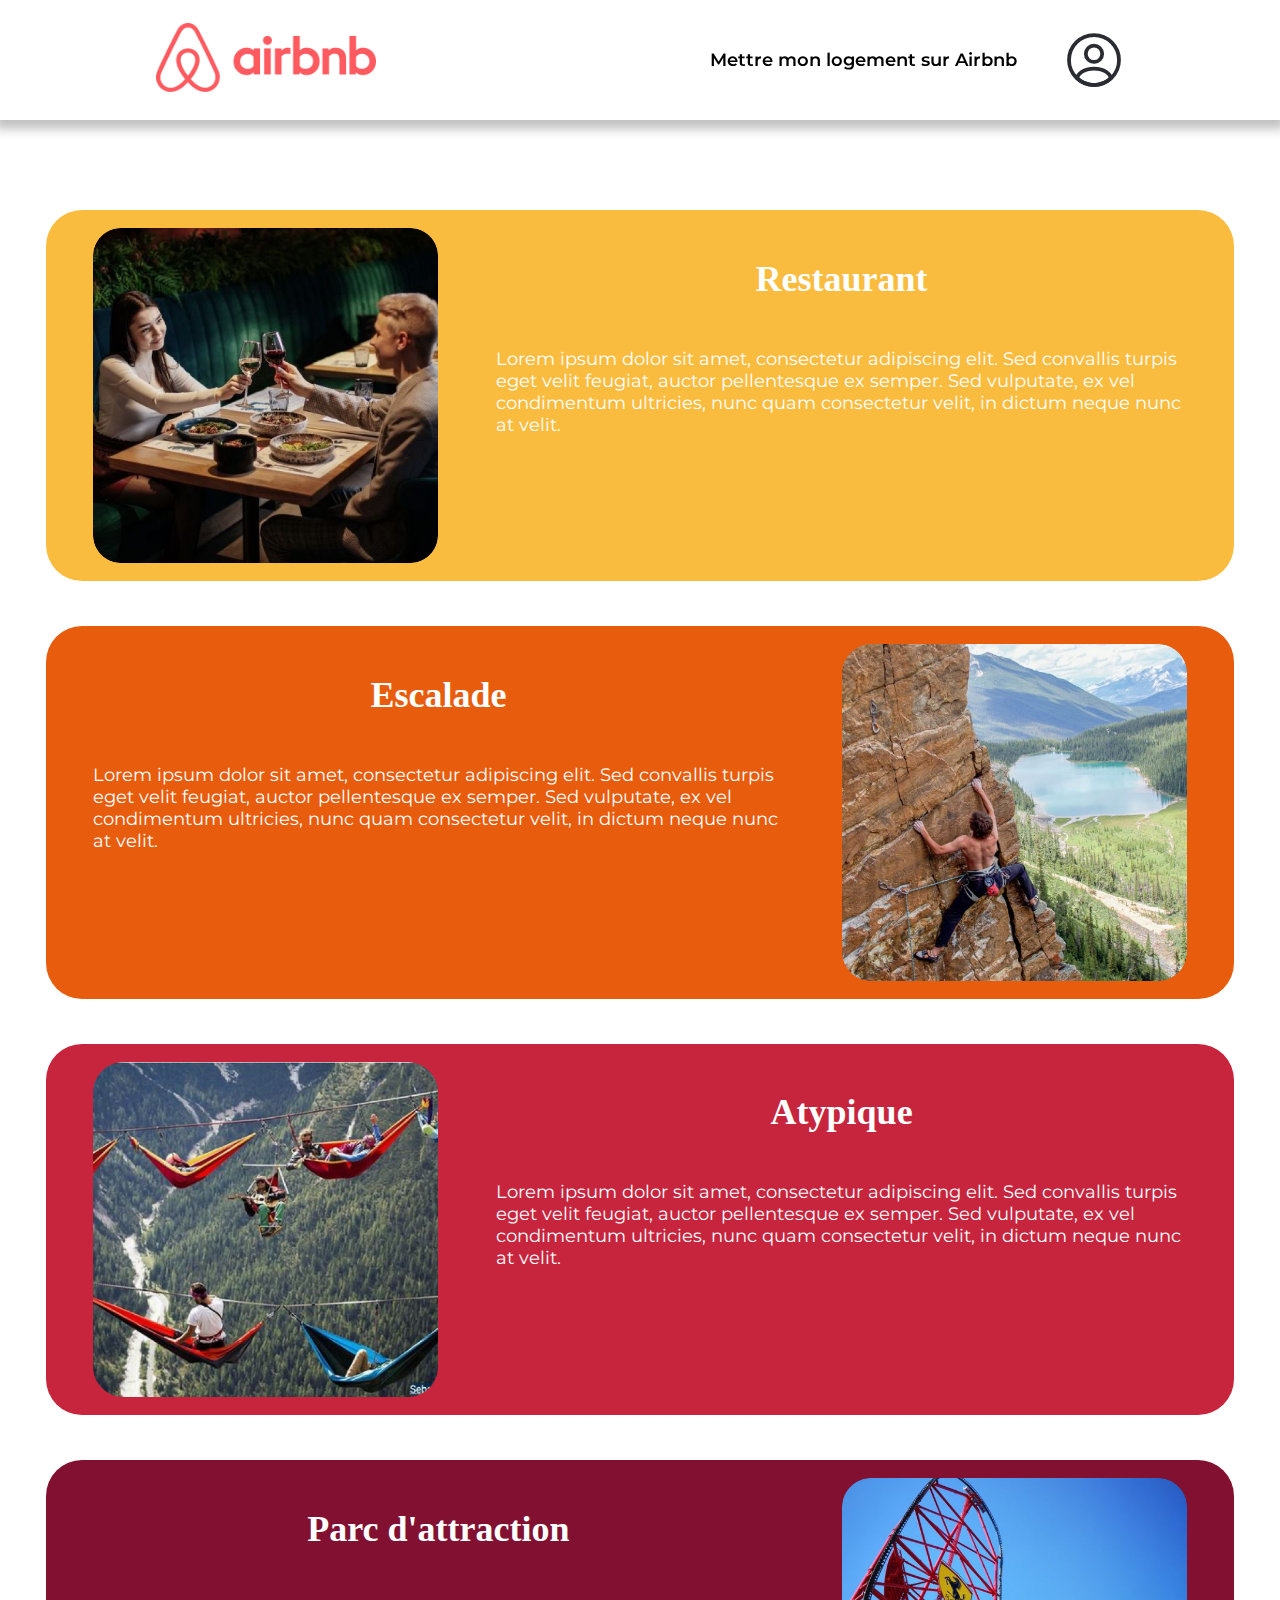
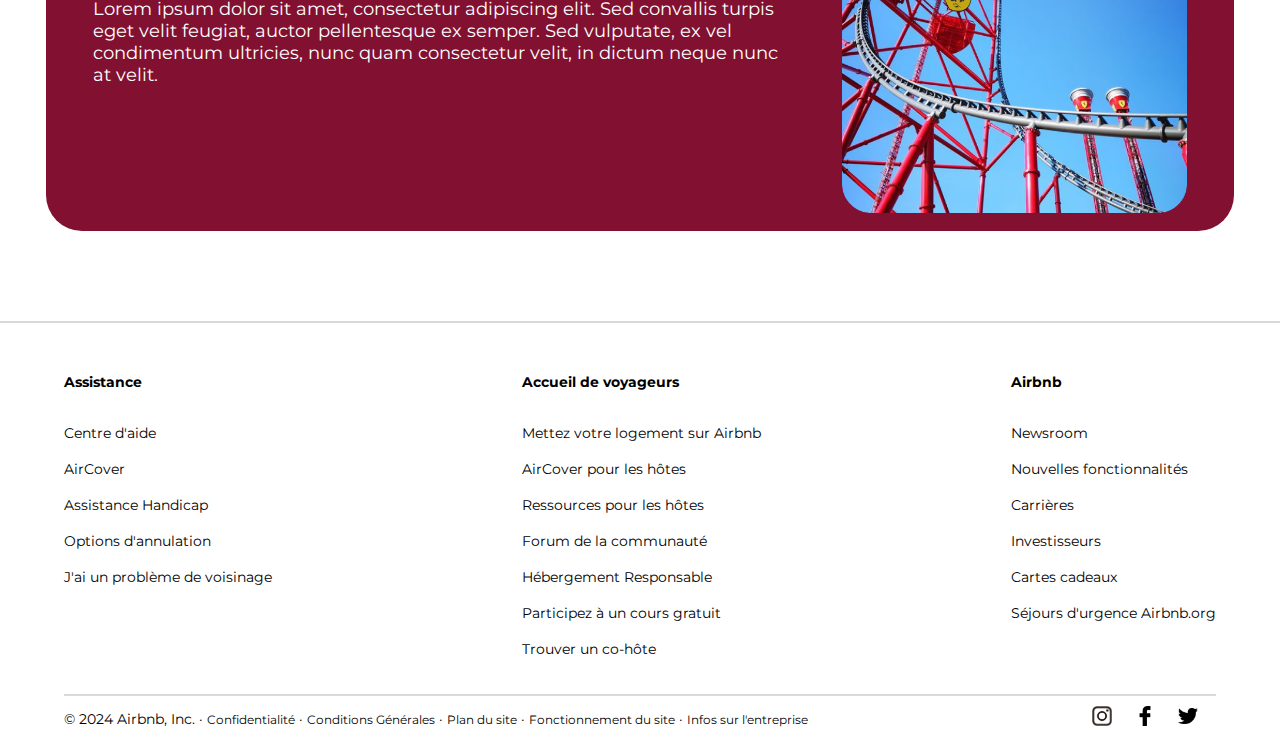
==== experiences.html @ aa8150b4 "Presque fini" ====
<!DOCTYPE html>
<html lang="fr">

<head>
    <meta charset="UTF-8">
    <meta name="viewport" content="width=device-width, initial-scale=1.0">
    <link rel="preconnect" href="https://fonts.googleapis.com">
    <link rel="preconnect" href="https://fonts.gstatic.com" crossorigin>
    <link href="https://fonts.googleapis.com/css2?family=Montserrat:ital,wght@0,100..900;1,100..900&display=swap" rel="stylesheet">
    <link rel="stylesheet" href="styles/style.css">
    <link rel="stylesheet" href="styles/experiences.css">
    <link rel="icon" href="ressources/img/" type="image/x-icon">
    <title>Airbnb - Expériences</title>
</head>

<body>
    
    
    <header>
        <a href="index.html"><img class="logo-header reveal-1" src="ressources/img/Airbnb_Logo_Bélo.svg.png" alt="Notre logo - Revenir à l'accueil"></a>
        <div class="profil-header reveal-2">
            <a class="btn-header" href="#">Mettre mon logement sur Airbnb</a>
            <div class="div-profil-img">
                <img class="profil-img" src="ressources/img/profile-circle.svg" alt="Photo de profil">
                <div class="popup-profil-pic none">
                    <div id="popupContent">
                        <a href="#" class="popup-link">Connexion</a>
                        <a href="#" class="popup-link">Inscription</a>
                        <a href="#" class="popup-link">Cartes Cadeaux</a>
                        <a href="#" class="popup-link">Mettre mon logement sur Airbnb</a>
                        <a href="#" class="popup-link">Créer une expérience</a>
                        <a href="#" class="popup-link">Centre d'aide</a>
                    </div>
                </div>
            </div>
        </div>
    </header>

    <main>

        <a class="experience-div bg-y reveal-3" href="#">
            <img class="experience-img" src="ressources/img/image 9.png" alt="">
            <div class="experience-div-content">
                <h2 class="experience-title">Restaurant</h2>
                <p class="experience-description">
                    Lorem ipsum dolor sit amet, consectetur adipiscing elit. Sed convallis turpis eget velit feugiat, auctor pellentesque ex semper. Sed vulputate, ex vel condimentum ultricies, nunc quam consectetur velit, in dictum neque nunc at velit.
                </p>
            </div>
        </a>
        <a class="experience-div bg-o reveal-4" href="#">
            <img class="experience-img" src="ressources/img/image 10.png" alt="">
            <div class="experience-div-content">
                <h2 class="experience-title">Escalade</h2>
                <p class="experience-description">
                    Lorem ipsum dolor sit amet, consectetur adipiscing elit. Sed convallis turpis eget velit feugiat, auctor pellentesque ex semper. Sed vulputate, ex vel condimentum ultricies, nunc quam consectetur velit, in dictum neque nunc at velit.
                </p>
            </div>
        </a>
        <a class="experience-div bg-r reveal-5" href="#">
            <img class="experience-img" src="ressources/img/image 11.png" alt="">
            <div class="experience-div-content">
                <h2 class="experience-title">Atypique</h2>
                <p class="experience-description">
                    Lorem ipsum dolor sit amet, consectetur adipiscing elit. Sed convallis turpis eget velit feugiat, auctor pellentesque ex semper. Sed vulputate, ex vel condimentum ultricies, nunc quam consectetur velit, in dictum neque nunc at velit.
                </p>
            </div>
        </a>
        <a class="experience-div bg-p reveal-6" href="#">
            <img class="experience-img" src="ressources/img/image 12.png" alt="">
            <div class="experience-div-content">
                <h2 class="experience-title">Parc d'attraction</h2>
                <p class="experience-description">
                    Lorem ipsum dolor sit amet, consectetur adipiscing elit. Sed convallis turpis eget velit feugiat, auctor pellentesque ex semper. Sed vulputate, ex vel condimentum ultricies, nunc quam consectetur velit, in dictum neque nunc at velit.
                </p>
            </div>
        </a>

    </main>

    <footer>
        <div class="footer-top">
            <div class="footer-top-div">
                <h3 class="footer-title">Assistance</h3>
                <a href="" class="footer-link">Centre d'aide</a>
                <a href="" class="footer-link">AirCover</a>
                <a href="" class="footer-link">Assistance Handicap</a>
                <a href="" class="footer-link">Options d'annulation</a>
                <a href="" class="footer-link">J'ai un problème de voisinage</a>
            </div>
            <div class="footer-top-div">
                <h3 class="footer-title">Accueil de voyageurs</h3>
                <a href="" class="footer-link">Mettez votre logement sur Airbnb</a>
                <a href="" class="footer-link">AirCover pour les hôtes</a>
                <a href="" class="footer-link">Ressources pour les hôtes</a>
                <a href="" class="footer-link">Forum de la communauté</a>
                <a href="" class="footer-link">Hébergement Responsable</a>
                <a href="" class="footer-link">Participez à un cours gratuit</a>
                <a href="" class="footer-link">Trouver un co-hôte</a>
            </div>
            <div class="footer-top-div">
                <h3 class="footer-title">Airbnb</h3>
                <a href="" class="footer-link">Newsroom</a>
                <a href="" class="footer-link">Nouvelles fonctionnalités</a>
                <a href="" class="footer-link">Carrières</a>
                <a href="" class="footer-link">Investisseurs</a>
                <a href="" class="footer-link">Cartes cadeaux</a>
                <a href="" class="footer-link">Séjours d'urgence Airbnb.org</a>
            </div>
        </div>
        <div class="footer-bottom">
            <div class="footer-bottom-left">
                <p class="footer-link">© 2024 Airbnb, Inc. · <a class="footer-link" href="">Confidentialité</a> · <a class="footer-link" href="">Conditions Générales</a> · <a class="footer-link" href="">Plan du site</a> · <a class="footer-link" href="">Fonctionnement du site</a> · <a class="footer-link" href="">Infos sur l'entreprise</a></p>
            </div>
            <div class="footer-bottom-right">
                <a href="" class="footer-social-link"><img class="footer-social-link-img" src="ressources/img/instagram.png" alt="Voir notre Instagram"></a>
                <a href="" class="footer-social-link"><img class="footer-social-link-img" src="ressources/img/facebook.png" alt="Voir notre Facebook"></a>
                <a href="" class="footer-social-link"><img class="footer-social-link-img" src="ressources/img/twitter.png" alt="Voir notre Twitter"></a>
            </div>
        </div>
    </footer>
    
    <div class="explication-site none">
        <div class="expliaction-div">
            <button class="explication-btn" onclick="toggleExplication()">Fermer ╳ </button>
            <h1>Bienvenue sur nos propositions !</h1>
            <p>Vous découvrirez sur ce site les pages que nous proposerions pour améliorer le site d'AirBnB (plus particulièrement la Page d'accueil)</p>
            <p class="littleText">Pressez la touche <u>Entrer</u> pour découvrir ce menu ou que vous soyez sur le site</p><hr>
            <div class="row">
                <a class="explication-lien" href="index.html">Page d'accueil</a>
                <a class="explication-lien" href="logements.html">Logements</a>
                <a class="explication-lien" href="evenements.html">Évènements</a>
            </div>   
            
        </div>
    </div>
    <script src="app.js" defer></script>
</body>

</html>
---- styles/style.css ----
/** Police **/

@font-face {
    font-family: 'Cocon';
    src: url('../ressources/font/CoconRegularFont.otf') format('otf'),
         url('../ressources/font/CoconRegularFont.otf') format('otf');
}


/** Explication site **/

.explication-site{
    z-index:1000;
    overflow: hidden;
    width: 100dvw;
    height: 100dvh;
    display: flex;
    flex-direction: row;
    justify-content: center;
    align-items: center;
    background-color: #000000a1;
}

.expliaction-div{
    display: flex;
    flex-direction: column;
    justify-content: center;
    align-items: center;
    width: 50%;
    padding: 2em;
    border-radius: 10px;
    text-align: center;
    background-color: red;
}

.explication-lien{
    color: #fff;
    font-weight: bold;
    text-decoration: none;
    transition: color 0.3s ease;
}

.explication-btn{
    align-self: flex-end;
    background-color: #00000000;
    box-shadow: none;
    border: none;
    font-size: 20px;
    cursor: pointer;
}

.none{
    display: none;
}

/** Style récurrents **/

body {
    width: 100%;
    box-sizing: border-box;
    margin: 0;
    padding: 0;
    color: #000;
    list-style-type: none;
    text-decoration: none;
    font-family: 'Montserrat', sans-serif;
    font-size: 18px;
}

a{
    color:#000;
    text-decoration: none;
}

.text{
    font-weight: bold;
}

.littleText{
    font-size: 14px;
    margin-top: 10px;
}

.row{
    display: flex;
    flex-direction: row;
    justify-content: space-around;
    align-items: center;
}

.column{
    display: flex;
    flex-direction: column;
    align-items: center;
    justify-content: center;
}


/** Header **/

header{
    position: sticky;
    top:0;
    width: 100%;
    height: 120px;
    background-color: #fff;
    display: flex;
    flex-direction: row;
    justify-content: space-around;
    align-items: center;
    box-shadow: 0px 4px 10px 5px #00000040;
}

.logo-header{
    width: 220px;
}

.profil-header{
    display: flex;
    justify-content: flex-start;
    align-items: center;
    gap: 2vw;
}

.div-profil-img{
    display: flex;
    flex-direction: column;
    justify-content: flex-start;
    align-items: flex-end;
}

.profil-img{
    width: 60px;
    height: 60px;
    position: relative;
    cursor: pointer;
}

#popupContent{
    position: absolute;
    background-color: #fff;
    border-radius: 10px;
    box-shadow: 0px 4px 10px 5px #00000040;
    transform: translate(-100%, 10%);
    width: 350px;
    display: flex;
    flex-direction: column;
    justify-content: center;
    align-items: flex-start;
}

.popup-link{
    color: #4f4f4f;
    font-weight: 600;
    text-decoration: none;
    padding: 0.9em 0.7em;
    width: 100%;
}

.popup-link:hover{
    text-decoration: underline;
}

.btn-header{
    font-weight: 600;
    border-radius: 500px;
    padding: 0.9em 1.2em;
    transition: 0.1s ease-in-out;
}

.btn-header:hover{
    background-color: #c8c8c846;
}

/** Animation Reveal **/

[class*='reveal-']{
    opacity: 0;
}

.reveal-visible{
    opacity: 1;
    transition: all 0.5s ease-in-out;
}

.reveal-2{
    transition-delay: .15s;
}

.reveal-3{
    transition-delay: .3s;
}

.reveal-4{
    transition-delay: .45s;
}

.reveal-5{
    transition-delay: .6s;
}

.reveal-6{
    transition-delay: .75s;
}
/** Hero **/

.hero{
    background-image: linear-gradient(#070707a2, #070707a2), url('../ressources/img/pexels-expect-best-79873-323780.jpg');
    background-size: cover;
    background-position: center;
    height: calc(100dvh - 120px);
    display: flex;
    flex-direction: column;
    justify-content: flex-start;
    gap: 6em;
    align-items: center;
}

.hero-title{
    color: #fabc3f;
    font-size: 4.5em;
    font-weight: bold;
    text-align: center;
    font-family: 'Cocon';
}

.hero-btns{
    width: 100%;
    display: flex;
    justify-content: space-around;
}

.hero-btn{
    font-size: 20px;
    text-align: center;
    background-color: #C7253E;
    border-radius: 500px;
    color: #fff;
    font-weight: 600;
    padding: 1em 2em;
    border-radius: 50px;
    box-shadow: 0 4px 10px 5px #00000040;
}

.hero-search{
    background-color: #fff;
    height:100px;
    border-radius: 500px;
    border: 3px solid #d9d9d9;
    width: 80dvw;
    display: flex;
    justify-content: space-between;
    align-items: center;
}

.hero-search-left{
    margin-left: 3%;
    width: 80%;
    display: flex;
    align-items: center;
    justify-content: space-between;
}

.hero-submit{
    background-color: #C7253E;
    color: #fff;
    border-radius: 50px;
    padding: 1em 2em;
    font-weight: 600;
    border: none;
    height: 100px;
    cursor: pointer;
}

.hero-div{
    display: flex;
    flex-direction: column;
    justify-content: center;
    align-items: flex-start;
}

.hero-input{
    color: grey;
    padding: 1em 0;
    border: none;
    background-color: #00000000;
}

input[type='number']{
    width: 100%;
}
.hero-input:focus{
    outline: none;
}


/** Footer **/

footer{
    display: flex;
    flex-direction: column;
    align-items: center;
    width: 100%;
    border-top: 2px solid #d9d9d9;
}

.footer-bottom{
    width: 90%;
    border-top: 2px solid #d9d9d9;
    display: flex;
    flex-direction: row;
    justify-content: space-between;
    align-items: center;
}

.footer-top{
    width: 90%;
    display: flex;
    justify-content: space-between;
    align-items: flex-start;
    gap: 2em;
    padding: 2em 0;
}

.footer-top-div{
    display: flex;
    flex-direction: column;
    justify-content: center;
    align-items: flex-start;
    gap: 1em;
}

.footer-title{
    font-size: 0.8em;
    font-weight: 700;
    color: #000;
}

.footer-link{
    font-size:0.8em;
    text-decoration: none;
}

.footer-link:hover{
    text-decoration:underline ;
}

.footer-social-link-img{
    width: 20px;
    height: 20px;
    margin-right: 1em;
}

@media (max-width: 767px) {

    /** Header **/

    #popupContent{
        position: absolute;
        left: 50%;
        transform: translateX(-50%);
        background-color: #fff;
        width: 90%;
    }
    
    
    .btn-header{
        display:none;
    }


    /** Footer **/

    footer{
        display: flex;
        flex-direction: column;
        align-items: center;
        width: 100%;
        border-top: 2px solid #d9d9d9;
    }

    .footer-bottom{
        width: 90%;
        padding: 1em;
        flex-direction: column-reverse;
        justify-content: space-between;
        align-items: center;
    }

    .footer-top{
        width: 90%;
        display: flex;
        justify-content: space-around;
        align-items: flex-start;
        gap: 1em;
        padding: 2em 0;
    }


}
---- styles/experiences.css ----
.bg-y{
    background-color: #fabc3f;
}
.bg-o{
    background-color: #e85c0d;
}
.bg-r{
    background-color: #c7253e;
}
.bg-p{
    background-color: #821131;
}

main{
    margin: 10vh 0;
    display: flex;
    flex-direction: column;
    justify-content: center;
    align-self: center;
    gap: 5vh;
}

.experience-div{
    width: 90%;
    margin: auto;
    display: flex;
    flex-direction: row;
    justify-content: space-around;
    align-items: flex-start;
    padding: 1em;
    border-radius: 2em;
    cursor: pointer;
}

.experience-div:nth-of-type(even){
    flex-direction: row-reverse;
}

.experience-img{
    border-radius: 1.5em;
    width: 30%;
    object-fit: cover;
}

.experience-div-content{
    width: 60%;
    display: flex;
    flex-direction: column;
    justify-content: center;
    align-items: center;
    color: #fff;
}

.experience-title{
    font-size: 2em;
    font-family: 'Cocon';
}

@media (max-width: 768px) {
    main{
        margin: 5vh 0;
        display: flex;
        flex-direction: column;
        justify-content: center;
        align-self: center;
        gap: 5vh;
    }
    
    .experience-div{
        width: 80%;
        margin: auto;
        display: flex;
        flex-direction: column;
        justify-content: space-around;
        align-items: center;
        padding: 0.5em;
        border-radius: 2em;
        cursor: pointer;
    }
    
    .experience-div:nth-of-type(even){
        flex-direction: column;
    }
    
    .experience-img{
        border-radius: 1.5em;
        width: 100%;
        object-fit: cover;
    }
    
    .experience-div-content{
        width: 90%;
        display: flex;
        flex-direction: column;
        justify-content: center;
        align-items: center;
        color: #fff;
    }
    
    .experience-title{
        font-size: 2em;
        font-family: 'Cocon';
    }
}
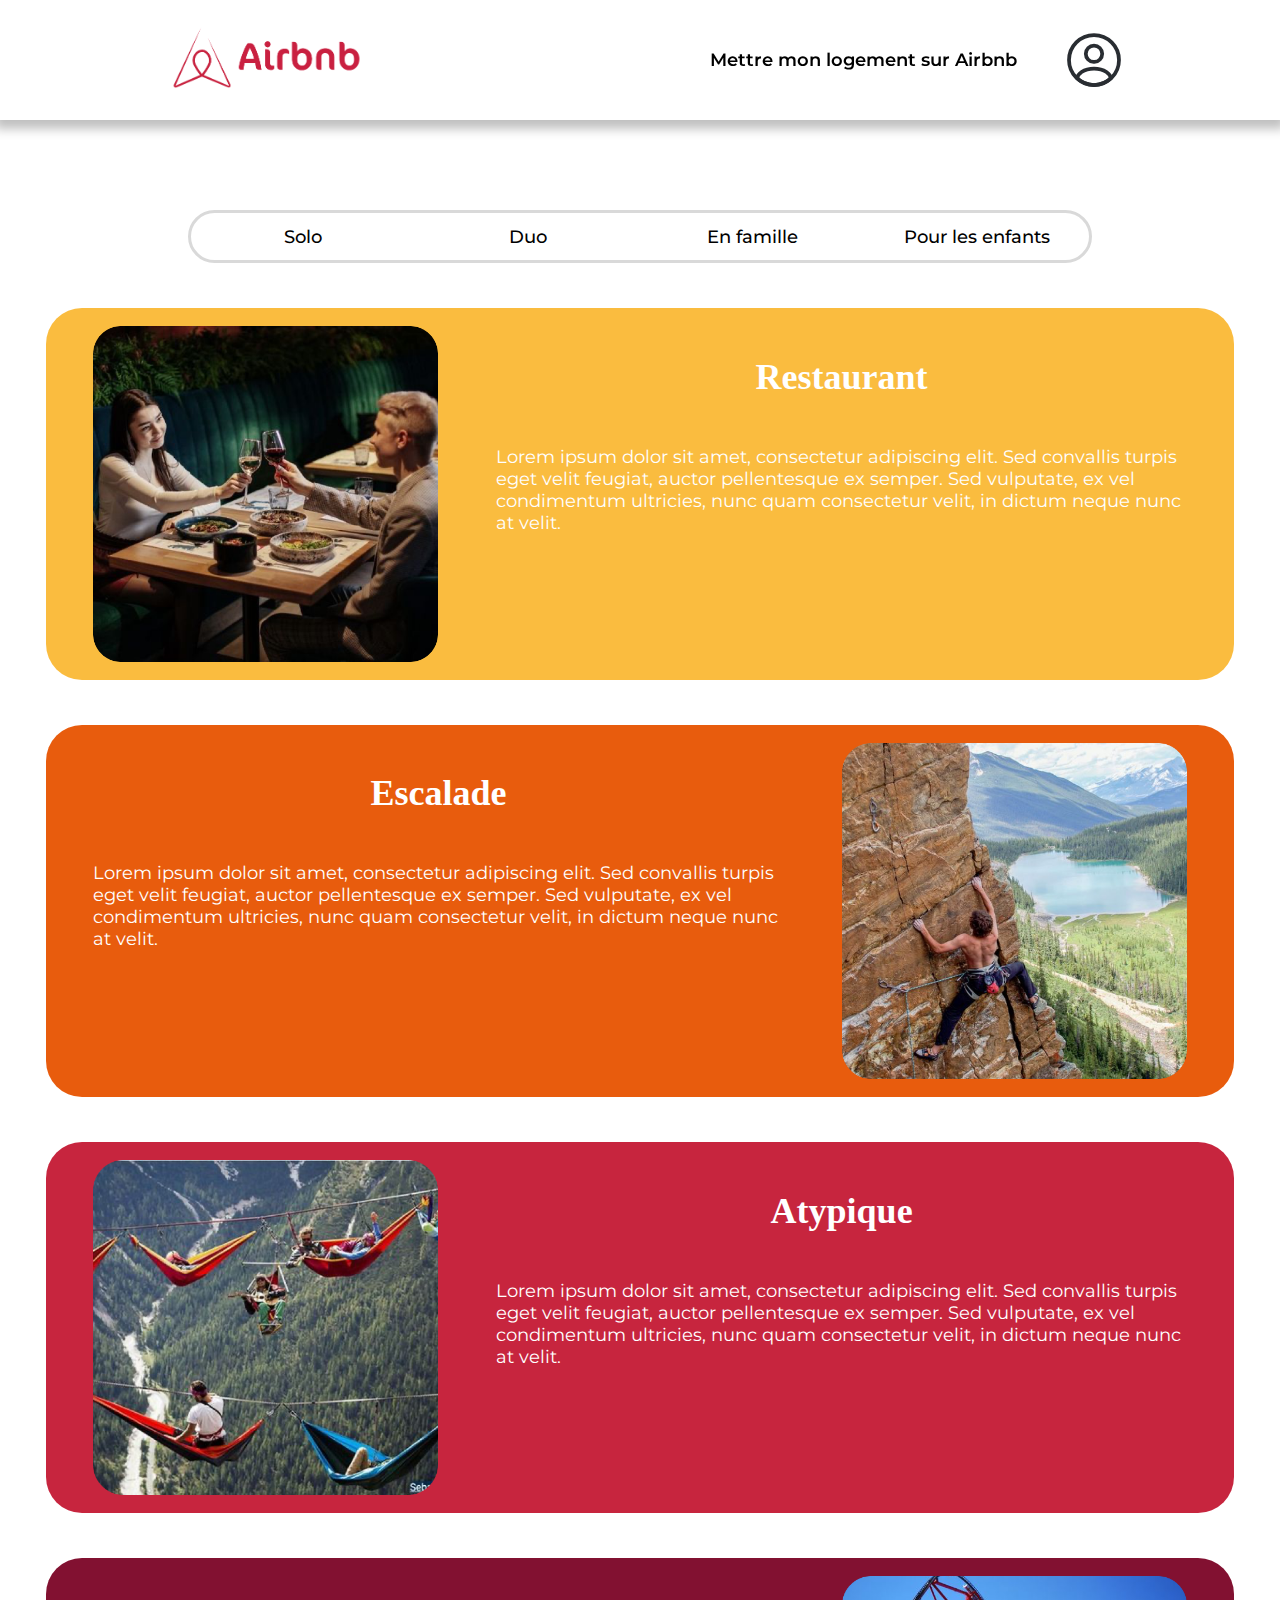
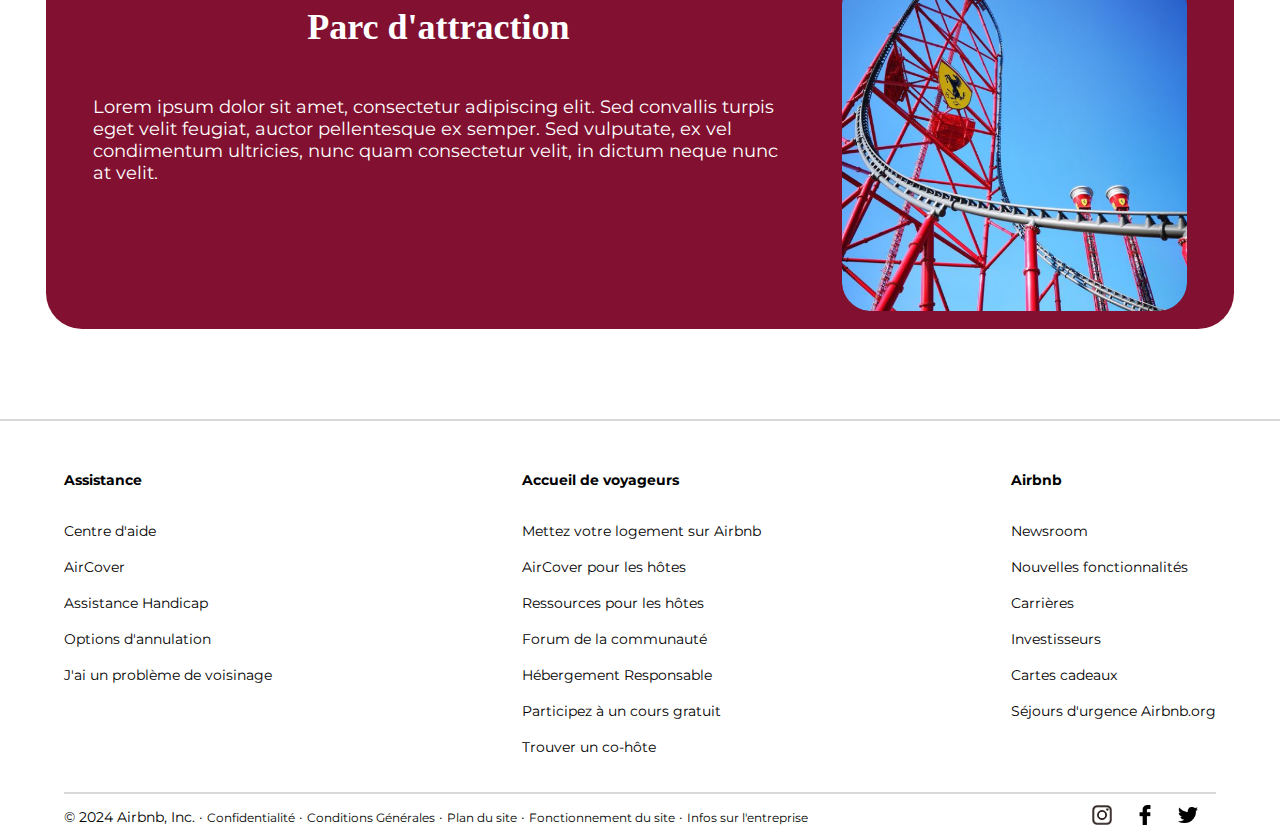
==== commit 70ad6899: "Premier test" ====
--- a/experiences.html
+++ b/experiences.html
@@ -9,7 +9,7 @@
     <link href="https://fonts.googleapis.com/css2?family=Montserrat:ital,wght@0,100..900;1,100..900&display=swap" rel="stylesheet">
     <link rel="stylesheet" href="styles/style.css">
     <link rel="stylesheet" href="styles/experiences.css">
-    <link rel="icon" href="ressources/img/" type="image/x-icon">
+    <link rel="icon" href="ressources/img/Logo 1.png" type="image/x-icon">
     <title>Airbnb - Expériences</title>
 </head>
 
@@ -17,7 +17,7 @@
     
     
     <header>
-        <a href="index.html"><img class="logo-header reveal-1" src="ressources/img/Airbnb_Logo_Bélo.svg.png" alt="Notre logo - Revenir à l'accueil"></a>
+        <a href="index.html"><img class="logo-header reveal-1" src="ressources/img/LOGO3.png" alt="Notre logo - Revenir à l'accueil"></a>
         <div class="profil-header reveal-2">
             <a class="btn-header" href="#">Mettre mon logement sur Airbnb</a>
             <div class="div-profil-img">
@@ -37,6 +37,13 @@
     </header>
 
     <main>
+
+        <nav class="experience-filtres reveal-2">
+            <a class="experience-filtre" href="#">Solo</a>
+            <a class="experience-filtre" href="#">Duo</a>
+            <a class="experience-filtre" href="#">En famille</a>
+            <a class="experience-filtre" href="#">Pour les enfants</a>
+        </nav>
 
         <a class="experience-div bg-y reveal-3" href="#">
             <img class="experience-img" src="ressources/img/image 9.png" alt="">
--- a/styles/style.css
+++ b/styles/style.css
@@ -368,6 +368,57 @@
         display:none;
     }
 
+    /** Hero **/
+
+    .hero{
+        flex-direction: column;
+        justify-content: center;
+        gap: 6em;
+    }
+
+    .hero-title{
+        color: #fabc3f;
+        font-size: 2em;
+        font-weight: bold;
+        text-align: center;
+        font-family: 'Cocon';
+    }
+
+    .hero-btns{
+        flex-direction: column;
+        gap: 5vh;
+    }
+
+    .hero-btn{
+        width: 65%;
+        margin: auto;
+    }
+
+    .hero-search{
+        display: none;
+        
+    }
+
+    .hero-div{
+        display: flex;
+        flex-direction: column;
+        justify-content: center;
+        align-items: flex-start;
+    }
+
+    .hero-input{
+        color: grey;
+        padding: 1em 0;
+        border: none;
+        background-color: #00000000;
+    }
+
+    input[type='number']{
+        width: 100%;
+    }
+    .hero-input:focus{
+        outline: none;
+    }
 
     /** Footer **/
 
--- a/styles/experiences.css
+++ b/styles/experiences.css
@@ -18,6 +18,30 @@
     justify-content: center;
     align-self: center;
     gap: 5vh;
+}
+
+.experience-filtres{
+    margin: auto;
+    display: flex;
+    flex-direction: row;
+    justify-content: center;
+    align-items: center;
+    border-radius: 50px;
+    border: 3px solid #d9d9d9;
+}
+
+.experience-filtre{
+    text-align: center;
+    font-weight: 500;
+    padding: 0.7em 0.9em;
+    border-radius: 50px;
+    transition: 0.2s ease-in-out;
+    width: 15vw;
+}
+
+.experience-filtre:hover{
+    background-color: #f5f5f5;
+    color: #000;
 }
 
 .experience-div{
@@ -65,6 +89,30 @@
         align-self: center;
         gap: 5vh;
     }
+
+    .experience-filtres{
+        margin: auto;
+        width: 90%;
+        display: flex;
+        flex-direction: row;
+        justify-content: center;
+        align-items: center;
+        flex-wrap: wrap;
+        border-radius: 0px;
+        border: 1px solid #d9d9d9;
+    }
+    
+    .experience-filtre{
+        width: 50%;
+        text-align: center;
+        font-weight: 500;
+        border-radius: 50px;
+        transition: 0.2s ease-in-out;
+    }
+    
+    .experience-filtre:hover{
+        background-color: #fff;
+    }
     
     .experience-div{
         width: 80%;
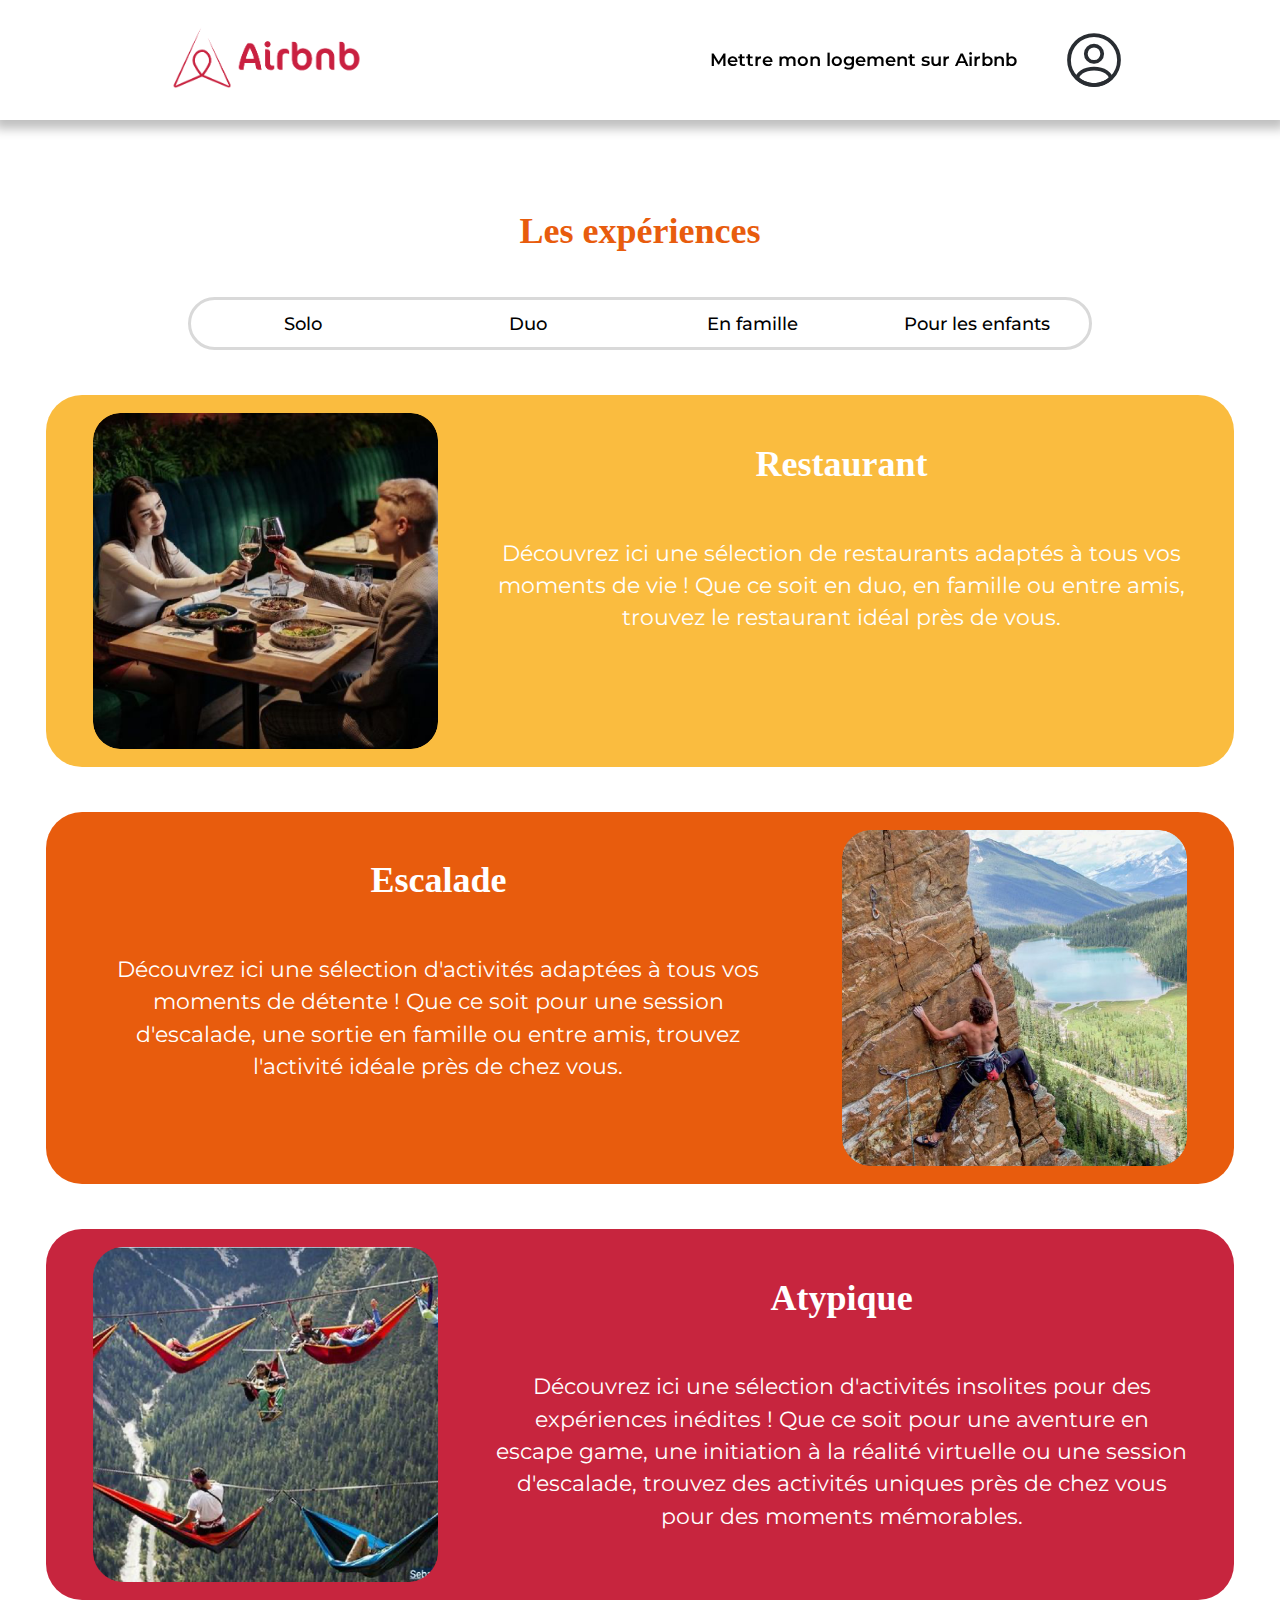
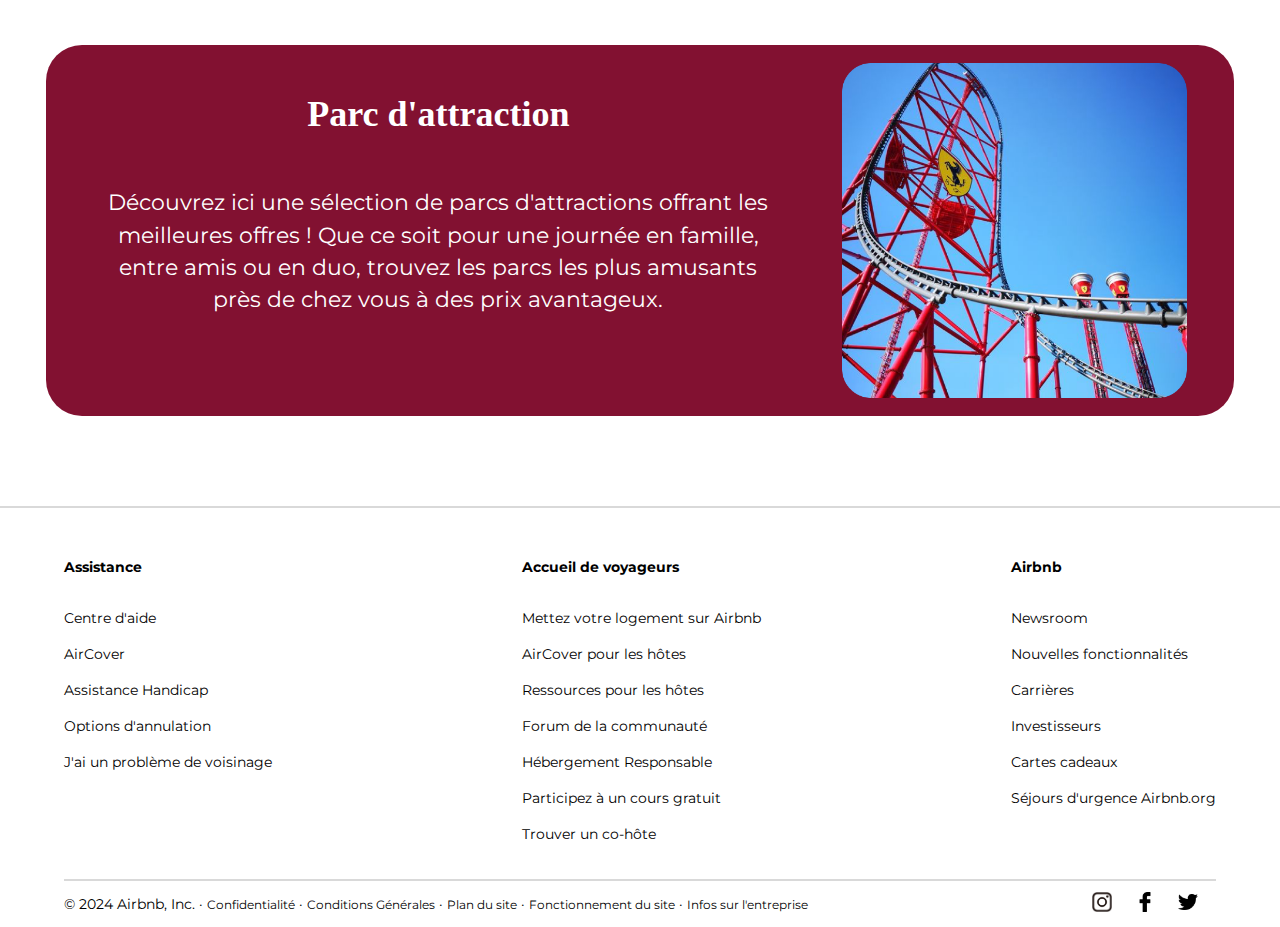
==== commit 5e72e899: "Ajout titre page" ====
--- a/experiences.html
+++ b/experiences.html
@@ -18,6 +18,7 @@
     
     <header>
         <a href="index.html"><img class="logo-header reveal-1" src="ressources/img/LOGO3.png" alt="Notre logo - Revenir à l'accueil"></a>
+        
         <div class="profil-header reveal-2">
             <a class="btn-header" href="#">Mettre mon logement sur Airbnb</a>
             <div class="div-profil-img">
@@ -37,6 +38,7 @@
     </header>
 
     <main>
+        <h1 class="title-page">Les expériences</h1>
 
         <nav class="experience-filtres reveal-2">
             <a class="experience-filtre" href="#">Solo</a>
@@ -50,7 +52,7 @@
             <div class="experience-div-content">
                 <h2 class="experience-title">Restaurant</h2>
                 <p class="experience-description">
-                    Lorem ipsum dolor sit amet, consectetur adipiscing elit. Sed convallis turpis eget velit feugiat, auctor pellentesque ex semper. Sed vulputate, ex vel condimentum ultricies, nunc quam consectetur velit, in dictum neque nunc at velit.
+                    Découvrez ici une sélection de restaurants adaptés à tous vos moments de vie ! Que ce soit en duo, en famille ou entre amis, trouvez le restaurant idéal près de vous.
                 </p>
             </div>
         </a>
@@ -59,7 +61,7 @@
             <div class="experience-div-content">
                 <h2 class="experience-title">Escalade</h2>
                 <p class="experience-description">
-                    Lorem ipsum dolor sit amet, consectetur adipiscing elit. Sed convallis turpis eget velit feugiat, auctor pellentesque ex semper. Sed vulputate, ex vel condimentum ultricies, nunc quam consectetur velit, in dictum neque nunc at velit.
+                    Découvrez ici une sélection d'activités adaptées à tous vos moments de détente ! Que ce soit pour une session d'escalade, une sortie en famille ou entre amis, trouvez l'activité idéale près de chez vous.
                 </p>
             </div>
         </a>
@@ -68,7 +70,7 @@
             <div class="experience-div-content">
                 <h2 class="experience-title">Atypique</h2>
                 <p class="experience-description">
-                    Lorem ipsum dolor sit amet, consectetur adipiscing elit. Sed convallis turpis eget velit feugiat, auctor pellentesque ex semper. Sed vulputate, ex vel condimentum ultricies, nunc quam consectetur velit, in dictum neque nunc at velit.
+                    Découvrez ici une sélection d'activités insolites pour des expériences inédites ! Que ce soit pour une aventure en escape game, une initiation à la réalité virtuelle ou une session d'escalade, trouvez des activités uniques près de chez vous pour des moments mémorables.
                 </p>
             </div>
         </a>
@@ -77,7 +79,7 @@
             <div class="experience-div-content">
                 <h2 class="experience-title">Parc d'attraction</h2>
                 <p class="experience-description">
-                    Lorem ipsum dolor sit amet, consectetur adipiscing elit. Sed convallis turpis eget velit feugiat, auctor pellentesque ex semper. Sed vulputate, ex vel condimentum ultricies, nunc quam consectetur velit, in dictum neque nunc at velit.
+                    Découvrez ici une sélection de parcs d'attractions offrant les meilleures offres ! Que ce soit pour une journée en famille, entre amis ou en duo, trouvez les parcs les plus amusants près de chez vous à des prix avantageux.
                 </p>
             </div>
         </a>
--- a/styles/style.css
+++ b/styles/style.css
@@ -95,10 +95,18 @@
     justify-content: center;
 }
 
+.title-page{
+    font-size: 2em;
+    color: #e85c0d;
+    font-family: 'Cocon';
+    margin: 0 auto;
+}
+
 
 /** Header **/
 
 header{
+    z-index: 1000;
     position: sticky;
     top:0;
     width: 100%;
@@ -214,6 +222,7 @@
     justify-content: flex-start;
     gap: 6em;
     align-items: center;
+    width: 100dvw;
 }
 
 .hero-title{
@@ -221,7 +230,7 @@
     font-size: 4.5em;
     font-weight: bold;
     text-align: center;
-    font-family: 'Cocon';
+    font-family: 'Cocon', 'Montserrat';
 }
 
 .hero-btns{
@@ -381,7 +390,7 @@
         font-size: 2em;
         font-weight: bold;
         text-align: center;
-        font-family: 'Cocon';
+        font-family: 'Cocon', 'Montserrat';
     }
 
     .hero-btns{
--- a/styles/experiences.css
+++ b/styles/experiences.css
@@ -80,6 +80,13 @@
     font-family: 'Cocon';
 }
 
+.experience-description{
+    font-size: 1.2em;
+    font-family: 'Montserrat';
+    line-height: 1.5;
+    text-align: center;
+}
+
 @media (max-width: 768px) {
     main{
         margin: 5vh 0;
